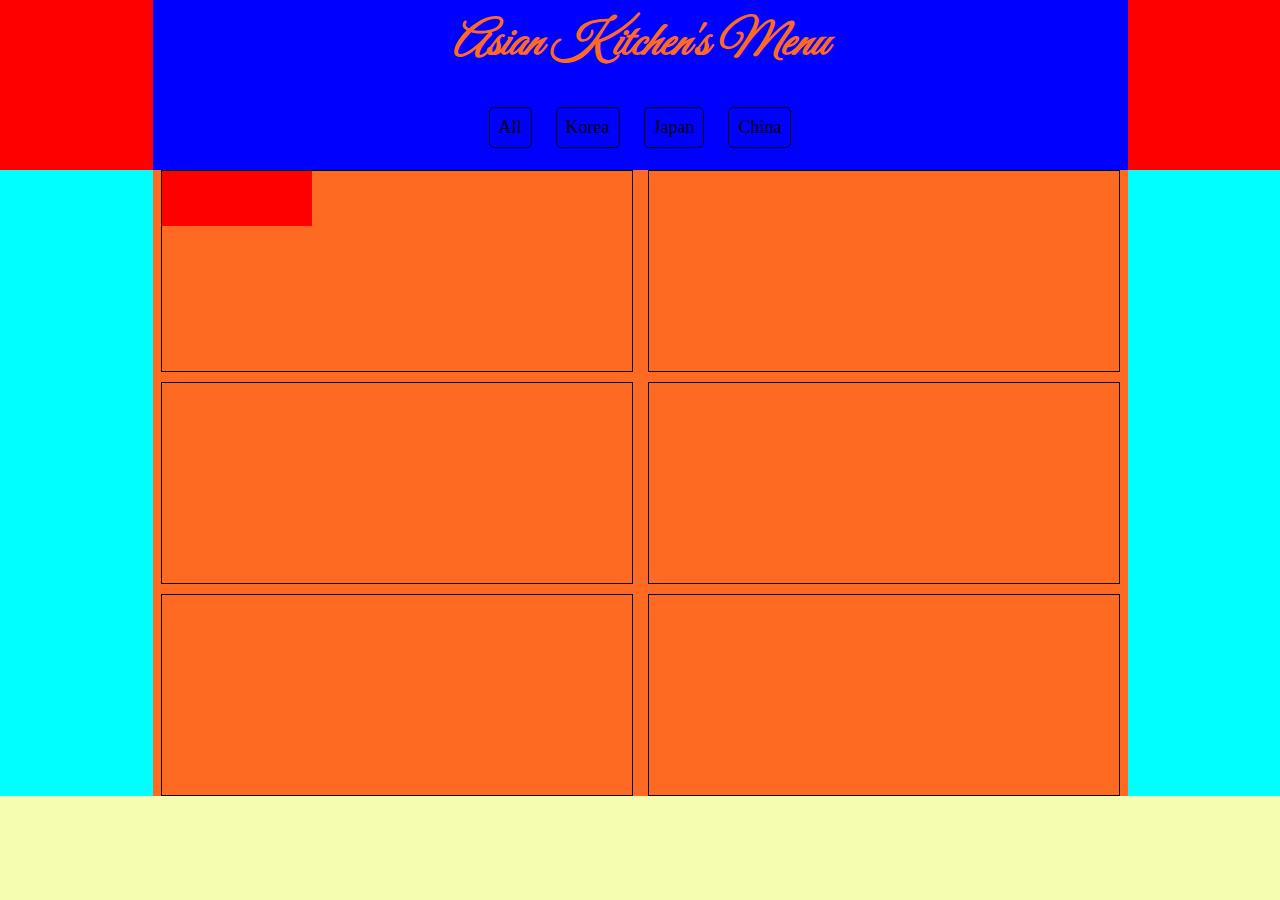
==== Asian-Kitchen's-Menu/index.html @ 91c0083f "Asian-Kitchen's-Menu" ====
<!DOCTYPE html>
<html lang="en">
  <head>
    <meta charset="UTF-8" />
    <meta http-equiv="X-UA-Compatible" content="IE=edge" />
    <meta name="viewport" content="width=device-width, initial-scale=1.0" />
    <link rel="stylesheet" href="style.css" />
    <link
      href="https://fonts.googleapis.com/css2?family=Great+Vibes&family=Zilla+Slab&display=swap"
      rel="stylesheet"
    />
    <title>Asian Kitchen</title>
  </head>
  <body>
    <header>
      <div class="container">
        <div class="header-title">
          <h2>Asian Kitchen's Menu</h2>
        </div>
        <div class="button-filtre">
          <button class="btn">All</button>
          <button class="btn">Korea</button>
          <button class="btn">Japan</button>
          <button class="btn">China</button>
        </div>
      </div>
    </header>
    <nav>
      <div class="container nav-container">
        <div class="food">
          <div class="food-img"></div>
          <div class="food-info"></div>
        </div>
        <div class="food"></div>
        <div class="food"></div>
        <div class="food"></div>
        <div class="food"></div>
        <div class="food"></div>
      </div>
    </nav>
    <script src="script.js"></script>
  </body>
</html>
---- Asian-Kitchen's-Menu/style.css ----
* {
  margin: 0;
  padding: 0;
  list-style: none;
  text-decoration: none;
}
body {
  background-color: #f5fdb0;
}
header {
  height: 170px;
  background-color: red;
}
.container {
  margin: 0 auto;
  height: 170px;
  max-width: 975px;
  background-color: blue;
}
.header-title {
  text-align: center;
  height: 85px;
  display: flex;
  justify-content: center;
  align-items: center;
}
.header-title > h2 {
  font-style: italic;
  font-family: "Great Vibes", cursive;
  font-size: 3rem;
  color: #ff6a23;
}
.button-filtre {
  height: 85px;
  display: flex;
  justify-content: center;
  align-items: center;
}
.button-filtre > .btn {
  margin: 12px;
  padding: 9px;
  border-radius: 5px;
  outline: none;
  border: 1px solid;
  background-color: initial;
  font-family: "Times New Roman", Times, serif;
  font-size: 18px;
}
.button-filtre > .btn:hover {
  cursor: pointer;
  background-color: #000;
  color: #fff;
  transition: all 0.8s;
}
nav {
  background-color: aqua;
}
.nav-container {
  background-color: #ff6a23;
  height: auto;
  display: grid;
  grid-template-columns: repeat(2, 50%);
  grid-row-gap: 10px;
}
.food {
  width: 470px;
  height: 200px;
  border: 1px solid;
  position: relative;
  left: 8px;
}
.food-img {
  height: 55px;
  width: 150px;
  background-color: red;
}
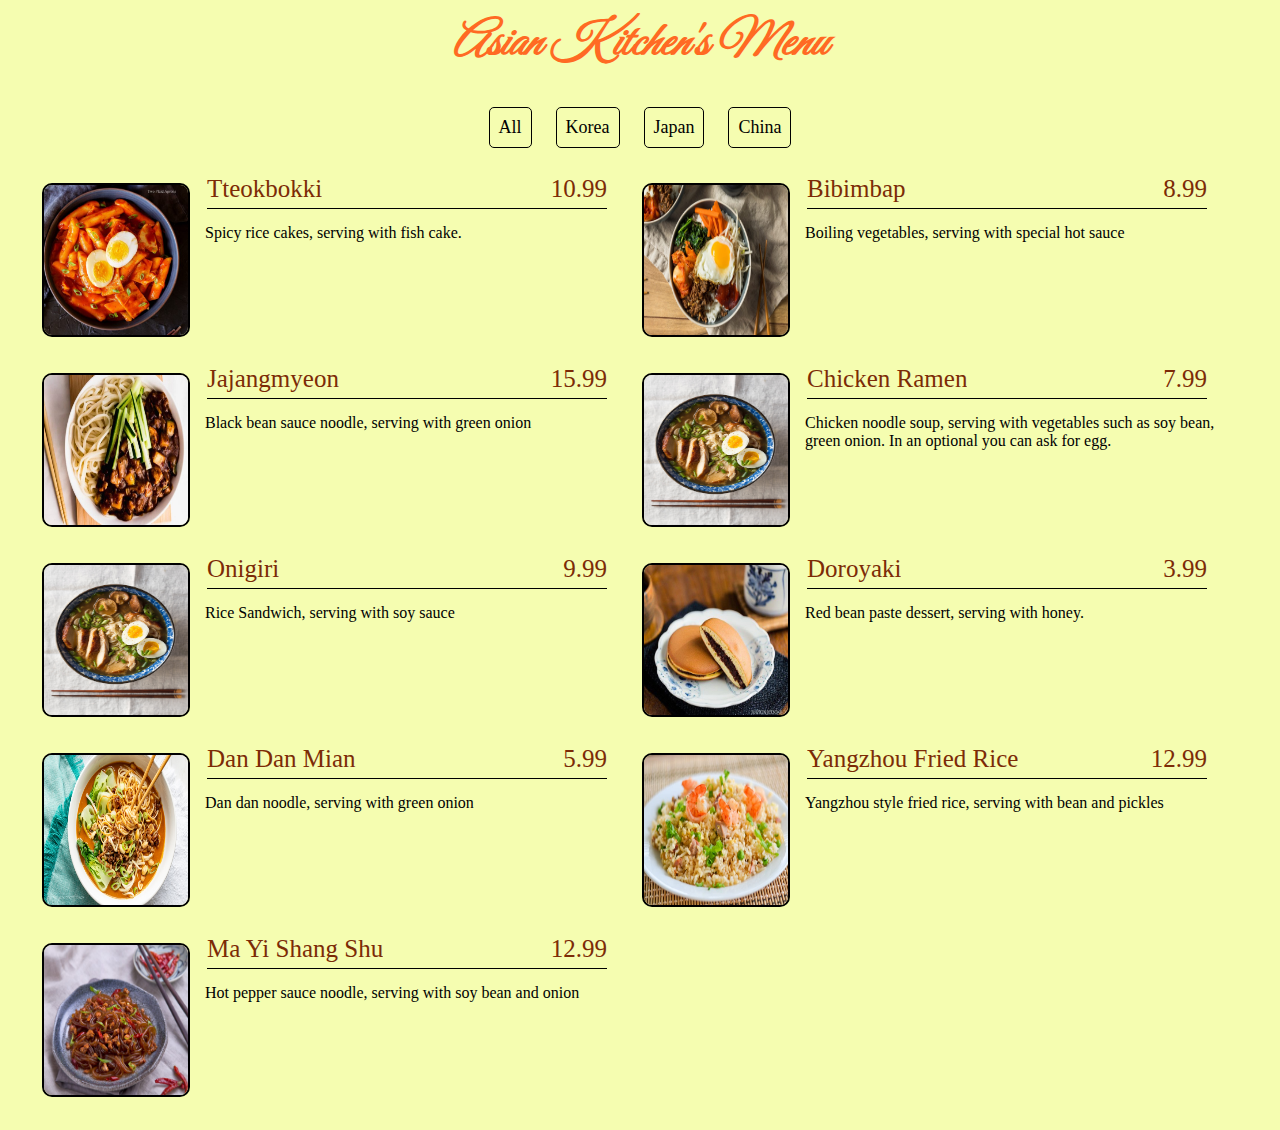
==== commit fb3254d1: "Asian-Kitchen's-Menu" ====
--- a/Asian-Kitchen's-Menu/index.html
+++ b/Asian-Kitchen's-Menu/index.html
@@ -13,30 +13,20 @@
   </head>
   <body>
     <header>
-      <div class="container">
+      <div class="container header-container">
         <div class="header-title">
           <h2>Asian Kitchen's Menu</h2>
         </div>
         <div class="button-filtre">
-          <button class="btn">All</button>
-          <button class="btn">Korea</button>
-          <button class="btn">Japan</button>
-          <button class="btn">China</button>
+          <button id="all-btn" class="btn">All</button>
+          <button id="korea-btn" class="btn">Korea</button>
+          <button id="japan-btn" class="btn">Japan</button>
+          <button id="china-btn" class="btn">China</button>
         </div>
       </div>
     </header>
     <nav>
-      <div class="container nav-container">
-        <div class="food">
-          <div class="food-img"></div>
-          <div class="food-info"></div>
-        </div>
-        <div class="food"></div>
-        <div class="food"></div>
-        <div class="food"></div>
-        <div class="food"></div>
-        <div class="food"></div>
-      </div>
+      <div class="container nav-container"></div>
     </nav>
     <script src="script.js"></script>
   </body>
--- a/Asian-Kitchen's-Menu/style.css
+++ b/Asian-Kitchen's-Menu/style.css
@@ -3,19 +3,20 @@
   padding: 0;
   list-style: none;
   text-decoration: none;
+  overflow: auto;
 }
 body {
   background-color: #f5fdb0;
 }
 header {
   height: 170px;
-  background-color: red;
 }
 .container {
   margin: 0 auto;
+  max-width: 975px;
+}
+.header-container {
   height: 170px;
-  max-width: 975px;
-  background-color: blue;
 }
 .header-title {
   text-align: center;
@@ -25,6 +26,7 @@
   align-items: center;
 }
 .header-title > h2 {
+  width: 450px;
   font-style: italic;
   font-family: "Great Vibes", cursive;
   font-size: 3rem;
@@ -52,25 +54,128 @@
   color: #fff;
   transition: all 0.8s;
 }
-nav {
-  background-color: aqua;
-}
 .nav-container {
-  background-color: #ff6a23;
+  max-width: 1200px;
   height: auto;
   display: grid;
   grid-template-columns: repeat(2, 50%);
   grid-row-gap: 10px;
+  padding-bottom: 20px;
 }
 .food {
-  width: 470px;
-  height: 200px;
-  border: 1px solid;
-  position: relative;
-  left: 8px;
+  width: 580px;
+  height: 180px;
+  display: flex;
 }
 .food-img {
-  height: 55px;
   width: 150px;
-  background-color: red;
+  height: 180px;
+  overflow: hidden;
+  display: flex;
+  align-items: center;
 }
+.food-img > img {
+  width: 150px;
+  height: 150px;
+  border-radius: 10px;
+  margin-left: 2px;
+  border: 2px solid;
+}
+.food-info {
+  width: 430px;
+  height: 180px;
+}
+.food-title-desc {
+  border: none;
+  border-bottom: 1px solid;
+  width: 400px;
+  height: 38px;
+  position: relative;
+  left: 17px;
+  display: flex;
+  justify-content: space-between;
+  align-items: center;
+}
+.food-title-desc > span {
+  font-size: 25px;
+  color: #7c2b06;
+}
+.food-explanation {
+  height: 141px;
+}
+.food-explanation > p {
+  font-size: 16px;
+  margin: 15px 0 0 15px;
+} /*
+@media only screen and (max-width: 1140px) {
+  .nav-container {
+    max-width: 1200px;
+    height: auto;
+    display: grid;
+    grid-template-columns: repeat(2, 52%);
+    grid-row-gap: 10px;
+    padding: 0 20px 20px 20px;
+  }
+  .food {
+    width: 450px;
+    height: 180px;
+    display: flex;
+  }
+  .food-img {
+    width: 140px;
+    height: 180px;
+    overflow: hidden;
+    display: flex;
+    align-items: center;
+  }
+  .food-img > img {
+    width: 140px;
+    height: 140px;
+    border-radius: 10px;
+    margin-left: 2px;
+    border: 2px solid;
+  }
+  .food-info {
+    width: 450px;
+    height: 180px;
+  }
+  .food-title-desc {
+    border: none;
+    border-bottom: 1px solid;
+    width: 280px;
+    height: 38px;
+    position: relative;
+    left: 17px;
+    display: flex;
+    justify-content: space-between;
+    align-items: center;
+  }
+  .food-title-desc > span {
+    font-size: 25px;
+    color: #7c2b06;
+  }
+  .food-explanation {
+    height: 141px;
+  }
+  .food-explanation > p {
+    font-size: 16px;
+    margin: 15px 0 0 15px;
+  }
+}
+@media only screen and (max-width: 960px) {
+  .nav-container {
+    max-width: 975px;
+    height: auto;
+    display: grid;
+    grid-template-columns: repeat(1, 75%);
+    grid-row-gap: 10px;
+    padding-bottom: 20px;
+    background-color: #ff6a23;
+    justify-content: center;
+  }
+  .food {
+    width: 600px;
+    height: 180px;
+    background-color: aqua;
+  }
+}*/
